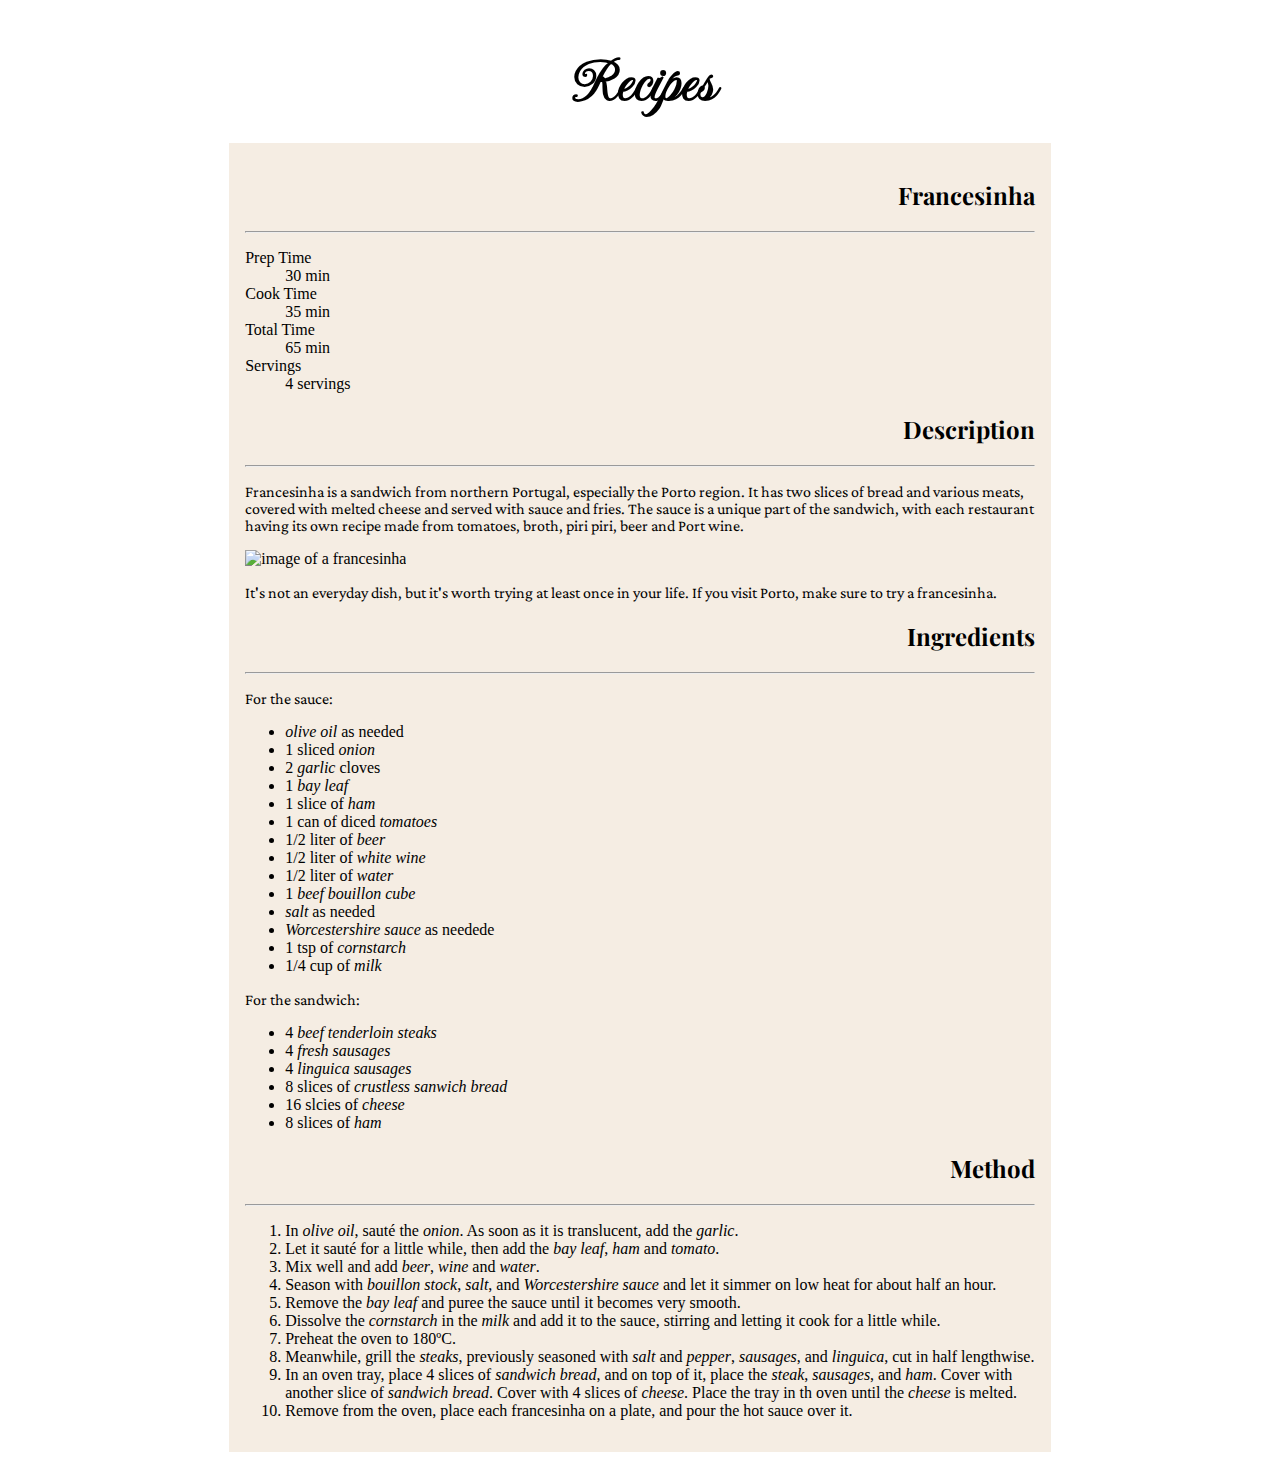
==== tp2/index.html @ 1b0dd4e4 "progress tp2" ====
<!DOCTYPE html>
<html lang="en">
<head>
    <meta charset="UTF-8">
    <meta http-equiv="X-UA-Compatible" content="IE=edge">
    <meta name="viewport" content="width=device-width, initial-scale=1.0">
    <link rel="stylesheet" href="style.css">
    <title>Recipes</title>
</head>
<body>
    <header>
        <h1>Recipes</h1>
    </header>
    <main>
        <article>
            <header>
                <h2>Francesinha</h2>
                <hr>
                <dl>
                    <dt>Prep Time</dt>
                    <dd>30 min</dd>
                    <dt>Cook Time</dt>
                    <dd>35 min</dd>
                    <dt>Total Time</dt>
                    <dd>65 min</dd>
                    <dt>Servings</dt>
                    <dd>4 servings</dd>
                </dl>
            </header>
            <section>
                <h2>Description</h2>
                <hr>
                <p>
                    Francesinha is a sandwich from northern Portugal, especially the Porto region.
                    It has two slices of bread and various meats, covered with melted cheese and served with sauce and fries.
                    The sauce is a unique part of the sandwich, with each restaurant having its own recipe made from tomatoes, broth, piri piri, beer and Port wine.
                </p>
                <img src="https://cdn.vidaativa.pt/uploads/2020/02/molho-de-francesinha-picante.jpg" alt="image of a francesinha"
                width="400" height="300">
                <p>
                    It's not an everyday dish, but it's worth trying at least once in your life.
                    If you visit Porto, make sure to try a francesinha.
                </p>
            </section>
            <section>
                <h2>Ingredients</h2>
                <hr>
                <p>For the sauce:</p>
                <ul>
                    <li><em>olive oil</em> as needed</li>
                    <li>1 sliced <em>onion</em></li>
                    <li>2 <em>garlic</em> cloves</li>
                    <li>1 <em>bay leaf</em></li>
                    <li>1 slice of <em>ham</em></li>
                    <li>1 can of diced <em>tomatoes</em></li>
                    <li>1/2 liter of <em>beer</em></li>
                    <li>1/2 liter of <em>white wine</em></li>
                    <li>1/2 liter of <em>water</em></li>
                    <li>1 <em>beef bouillon cube</em></li>
                    <li><em>salt</em> as needed</li>
                    <li><em>Worcestershire sauce</em> as needede</li>
                    <li>1 tsp of <em>cornstarch</em></li>
                    <li>1/4 cup of <em>milk</em></li>
                </ul>
                <p>For the sandwich:</p>
                <ul>
                    <li>4 <em>beef tenderloin steaks</em></li>
                    <li>4 <em>fresh sausages</em></li>
                    <li>4 <em>linguica sausages</em></li>
                    <li>8 slices of <em>crustless sanwich bread</em></li>
                    <li>16 slcies of <em>cheese</em></li>
                    <li>8 slices of <em>ham</em></li>
                </ul>
            </section>
            <section>
                <h2>Method</h2>
                <hr>
                <ol>
                    <li>In <em>olive oil</em>, sauté the <em>onion</em>. As soon as it is translucent, add the <em>garlic</em>.</li>
                    <li>Let it sauté for a little while, then add the <em>bay leaf</em>, <em>ham</em> and <em>tomato</em>.</li>
                    <li>Mix well and add <em>beer</em>, <em>wine</em> and <em>water</em>.</li>
                    <li>Season with <em>bouillon stock</em>, <em>salt</em>, and <em>Worcestershire sauce</em> and let it simmer on low heat for about half an hour.</li>
                    <li>Remove the <em>bay leaf</em> and puree the sauce until it becomes very smooth.</li>
                    <li>Dissolve the <em>cornstarch</em> in the <em>milk</em> and add it to the sauce, stirring and letting it cook for a little while.</li>
                    <li>Preheat the oven to 180ºC.</li>
                    <li>Meanwhile, grill the <em>steaks</em>, previously seasoned with <em>salt</em> and <em>pepper</em>, <em>sausages</em>, and <em>linguica</em>, cut in half lengthwise.</li>
                    <li>In an oven tray, place 4 slices of <em>sandwich bread</em>, and on top of it, place the <em>steak</em>, <em>sausages</em>, and <em>ham</em>. Cover with another slice of <em>sandwich bread</em>. Cover with 4 slices of <em>cheese</em>. Place the tray in th oven until the <em>cheese</em> is melted.</li>
                    <li>Remove from the oven, place each francesinha on a plate, and pour the hot sauce over it.</li>
                </ol>
            </section>
        </article>
    </main>
</body>
</html>
---- tp2/style.css ----
@import url('https://fonts.googleapis.com/css2?family=Crimson+Pro:wght@200&family=Imperial+Script&family=Playfair+Display&family=Roboto+Slab&family=Roboto:wght@300&display=swap');

main {
    width: 65%;
    margin: auto;
}

body > header {
    font-family: 'Imperial Script', cursive;
    font-size: 2em;
    background-color: #fff;
    color: #000;
    text-align: center;
    margin: 0;
    padding: 0;
    height: 100px;
}

article {
    background-color: rgb(245,237,227);
    padding: 1em;
}

h2 {
    font-family: 'Playfair Display', serif;
    text-align: right;
}

p {
    font-family: 'Crimson Pro', serif;
    font-size: 1em;
    text-align: left;
    spacing: 2em;
}
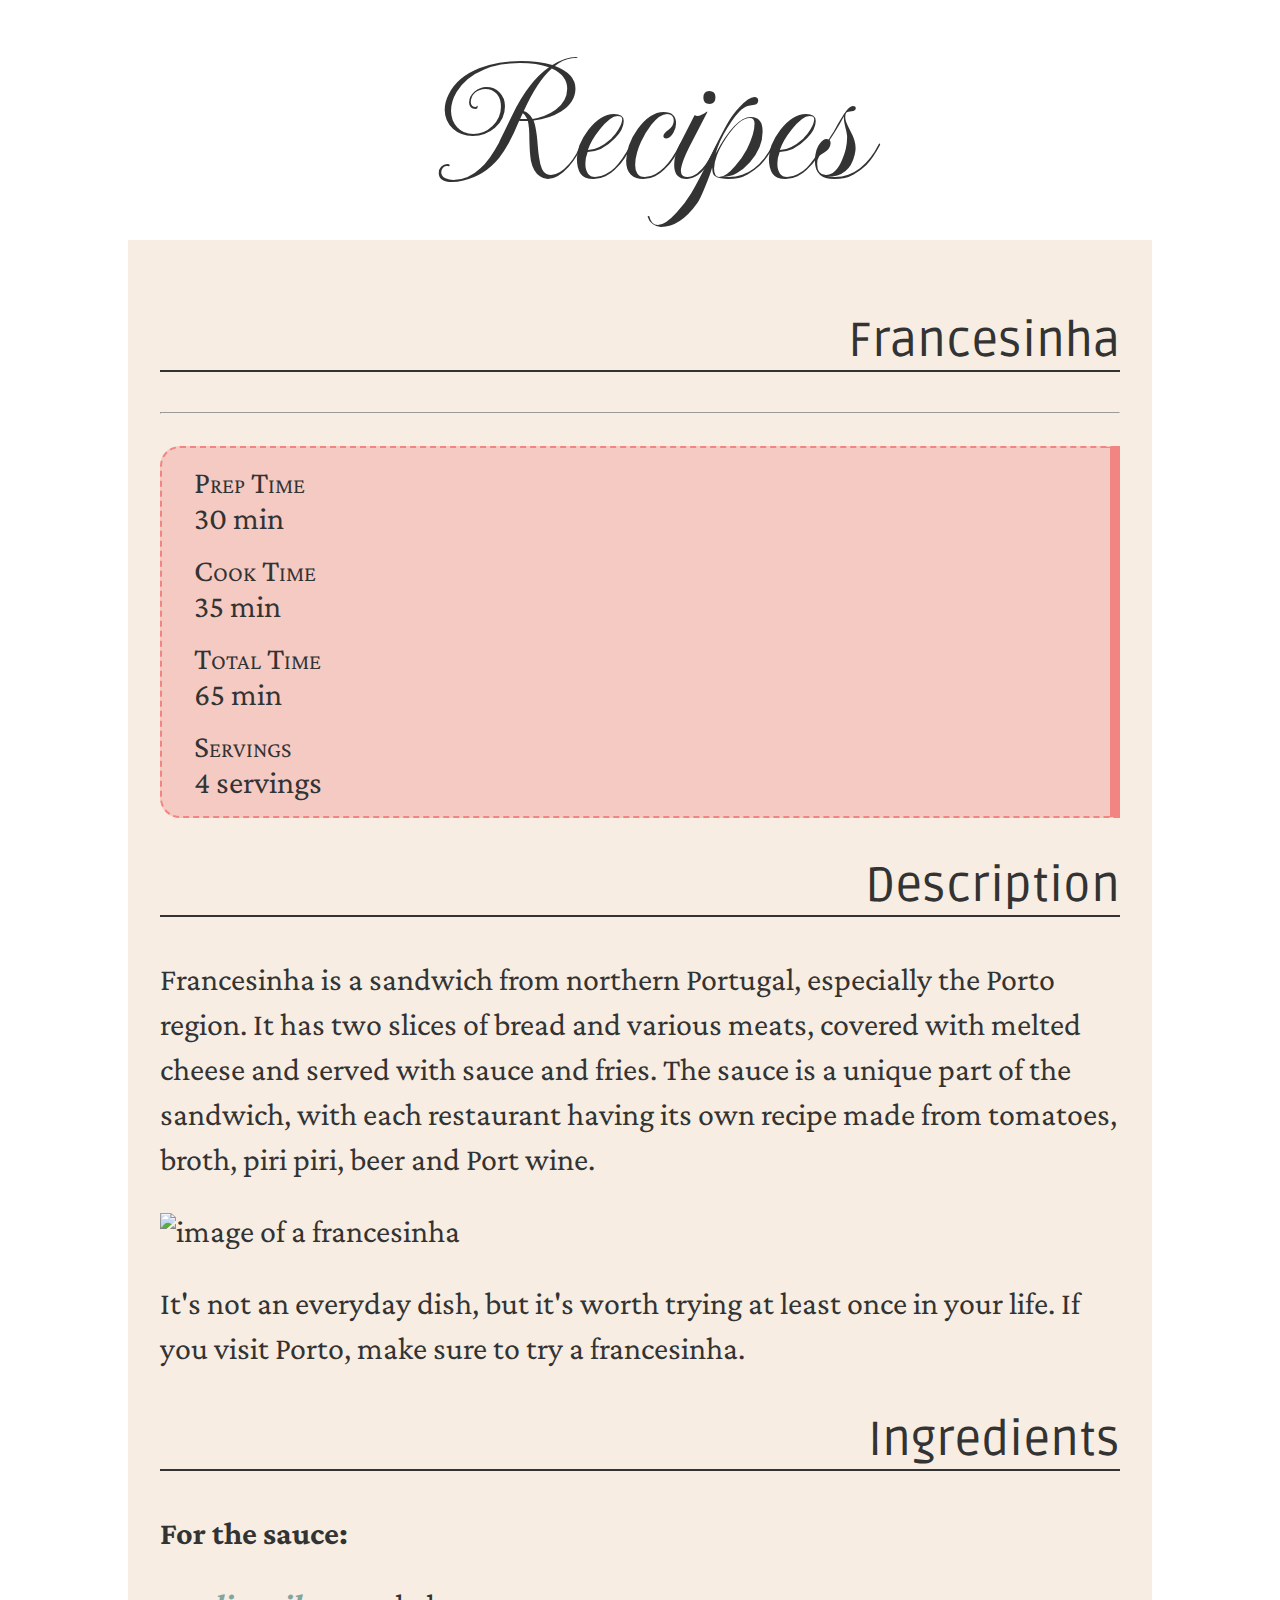
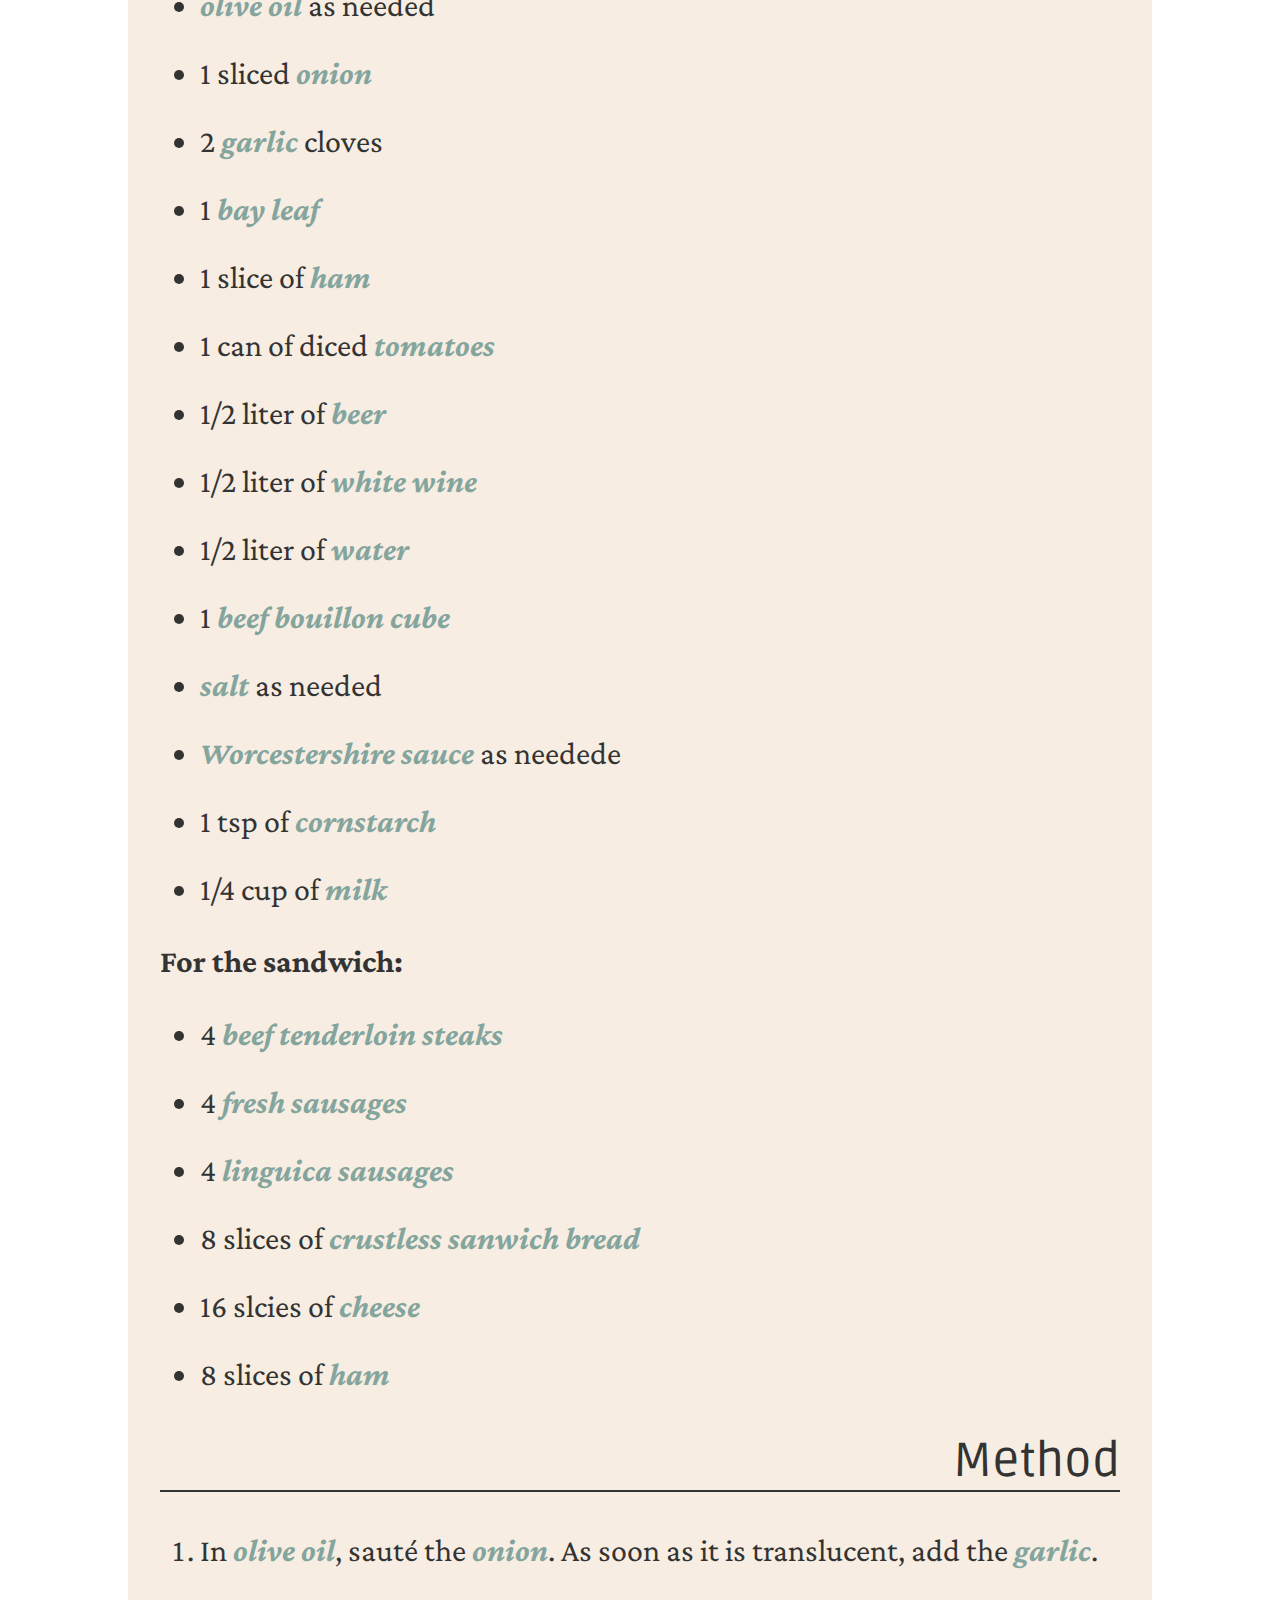
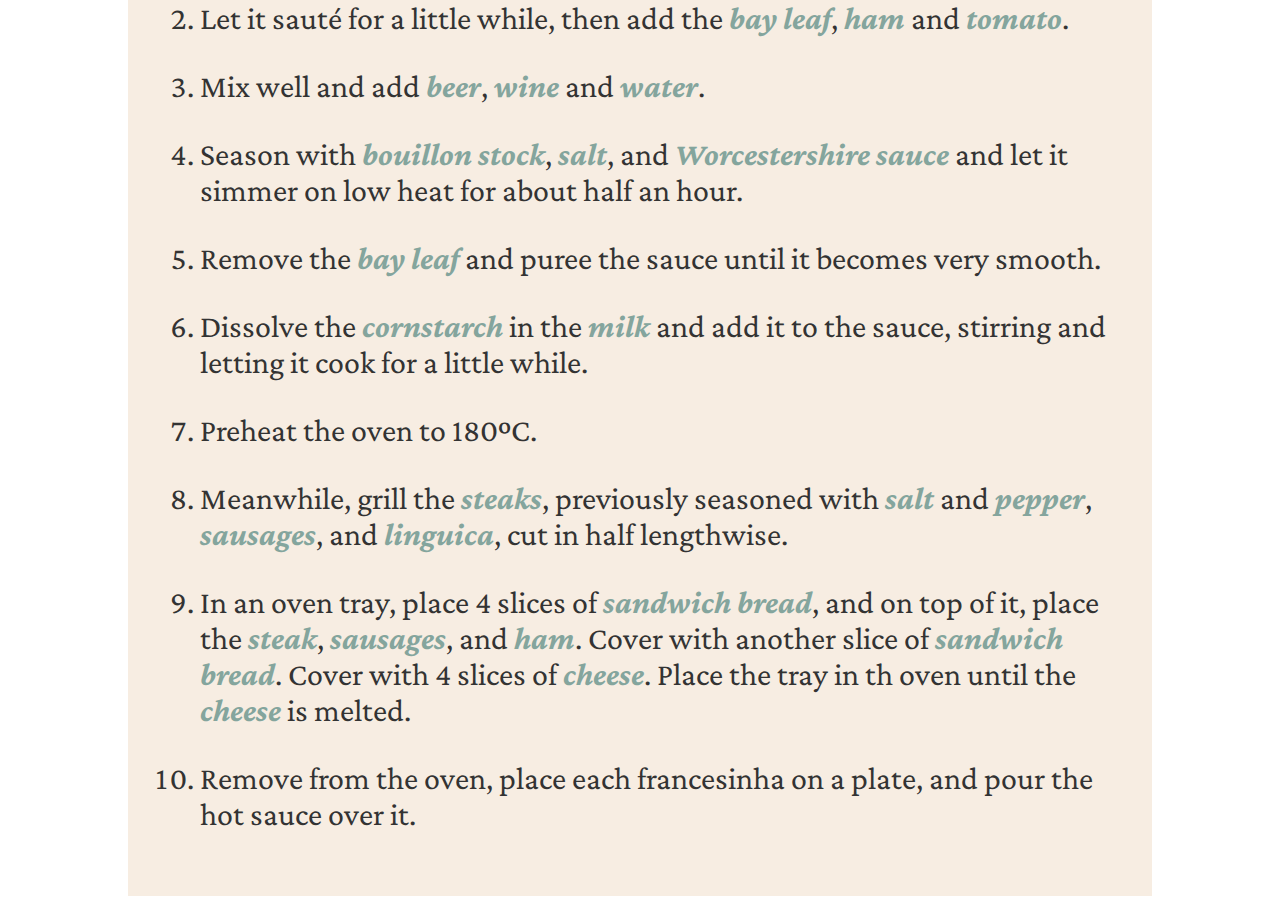
==== commit d974b232: "tp2 finished and tp3 initialized" ====
--- a/tp2/index.html
+++ b/tp2/index.html
@@ -12,7 +12,7 @@
         <h1>Recipes</h1>
     </header>
     <main>
-        <article>
+        <article class="recipe">
             <header>
                 <h2>Francesinha</h2>
                 <hr>
@@ -27,9 +27,8 @@
                     <dd>4 servings</dd>
                 </dl>
             </header>
-            <section>
+            <section class="description">
                 <h2>Description</h2>
-                <hr>
                 <p>
                     Francesinha is a sandwich from northern Portugal, especially the Porto region.
                     It has two slices of bread and various meats, covered with melted cheese and served with sauce and fries.
@@ -42,9 +41,8 @@
                     If you visit Porto, make sure to try a francesinha.
                 </p>
             </section>
-            <section>
+            <section class="ingredients">
                 <h2>Ingredients</h2>
-                <hr>
                 <p>For the sauce:</p>
                 <ul>
                     <li><em>olive oil</em> as needed</li>
@@ -72,9 +70,8 @@
                     <li>8 slices of <em>ham</em></li>
                 </ul>
             </section>
-            <section>
+            <section class="method">
                 <h2>Method</h2>
-                <hr>
                 <ol>
                     <li>In <em>olive oil</em>, sauté the <em>onion</em>. As soon as it is translucent, add the <em>garlic</em>.</li>
                     <li>Let it sauté for a little while, then add the <em>bay leaf</em>, <em>ham</em> and <em>tomato</em>.</li>
--- a/tp2/style.css
+++ b/tp2/style.css
@@ -1,34 +1,77 @@
-@import url('https://fonts.googleapis.com/css2?family=Crimson+Pro:wght@200&family=Imperial+Script&family=Playfair+Display&family=Roboto+Slab&family=Roboto:wght@300&display=swap');
+@import url('https://fonts.googleapis.com/css2?family=Crimson+Pro:wght@400;700&family=Imperial+Script&family=Ruda&display=swap');
 
-main {
-    width: 65%;
-    margin: auto;
+html {
+    font-family: 'Crimson Pro', serif;
+    font-size: 2rem;
+    color: #333;
+}
+
+body > header, article.recipe {
+    width: 30em;
+    max-width: 90vw;
+    margin: 0 auto;
 }
 
 body > header {
-    font-family: 'Imperial Script', cursive;
-    font-size: 2em;
-    background-color: #fff;
-    color: #000;
+    font-family: 'Imperial Script', serif;
     text-align: center;
-    margin: 0;
-    padding: 0;
-    height: 100px;
 }
 
-article {
-    background-color: rgb(245,237,227);
+body > header > h1 {
+    font-size: 6em;
+    font-weight: 400;
+    margin: 0;
+}
+
+article.recipe {
+    background-color: #f7ede2;
     padding: 1em;
 }
 
-h2 {
-    font-family: 'Playfair Display', serif;
+article.recipe h2 {
+    font-family: Ruda;
+    font-weight: 400;
+    border-bottom: 2px solid #333;
     text-align: right;
 }
 
+article.recipe header dl {
+    border: 2px dashed #f28482;
+    border-right: 10px solid #f28482;
+    border-radius: 20px 0 0 20px;
+    background-color: #f5cac3;
+    padding: 0 1em;
+}
+
+article.recipe header dt {
+    text-transform: capitalize;
+    font-variant-caps: small-caps;
+    margin-top: 0.5em;
+}
+
+article.recipe header dd {
+    margin-left: 0;
+    margin-bottom: 0.5em;
+}
+
 p {
-    font-family: 'Crimson Pro', serif;
-    font-size: 1em;
-    text-align: left;
-    spacing: 2em;
+    line-height: 1.4em;
+}
+
+em {
+    background-color: transparent;
+    font-weight: bold;
+    color: #84a59d;
+}
+
+section.description img {
+    width:100%;
+}
+  
+section.ingredients p {
+    font-weight: bold;
+}
+  
+section.method li, section.ingredients li {
+    margin-bottom: 1em;
 }